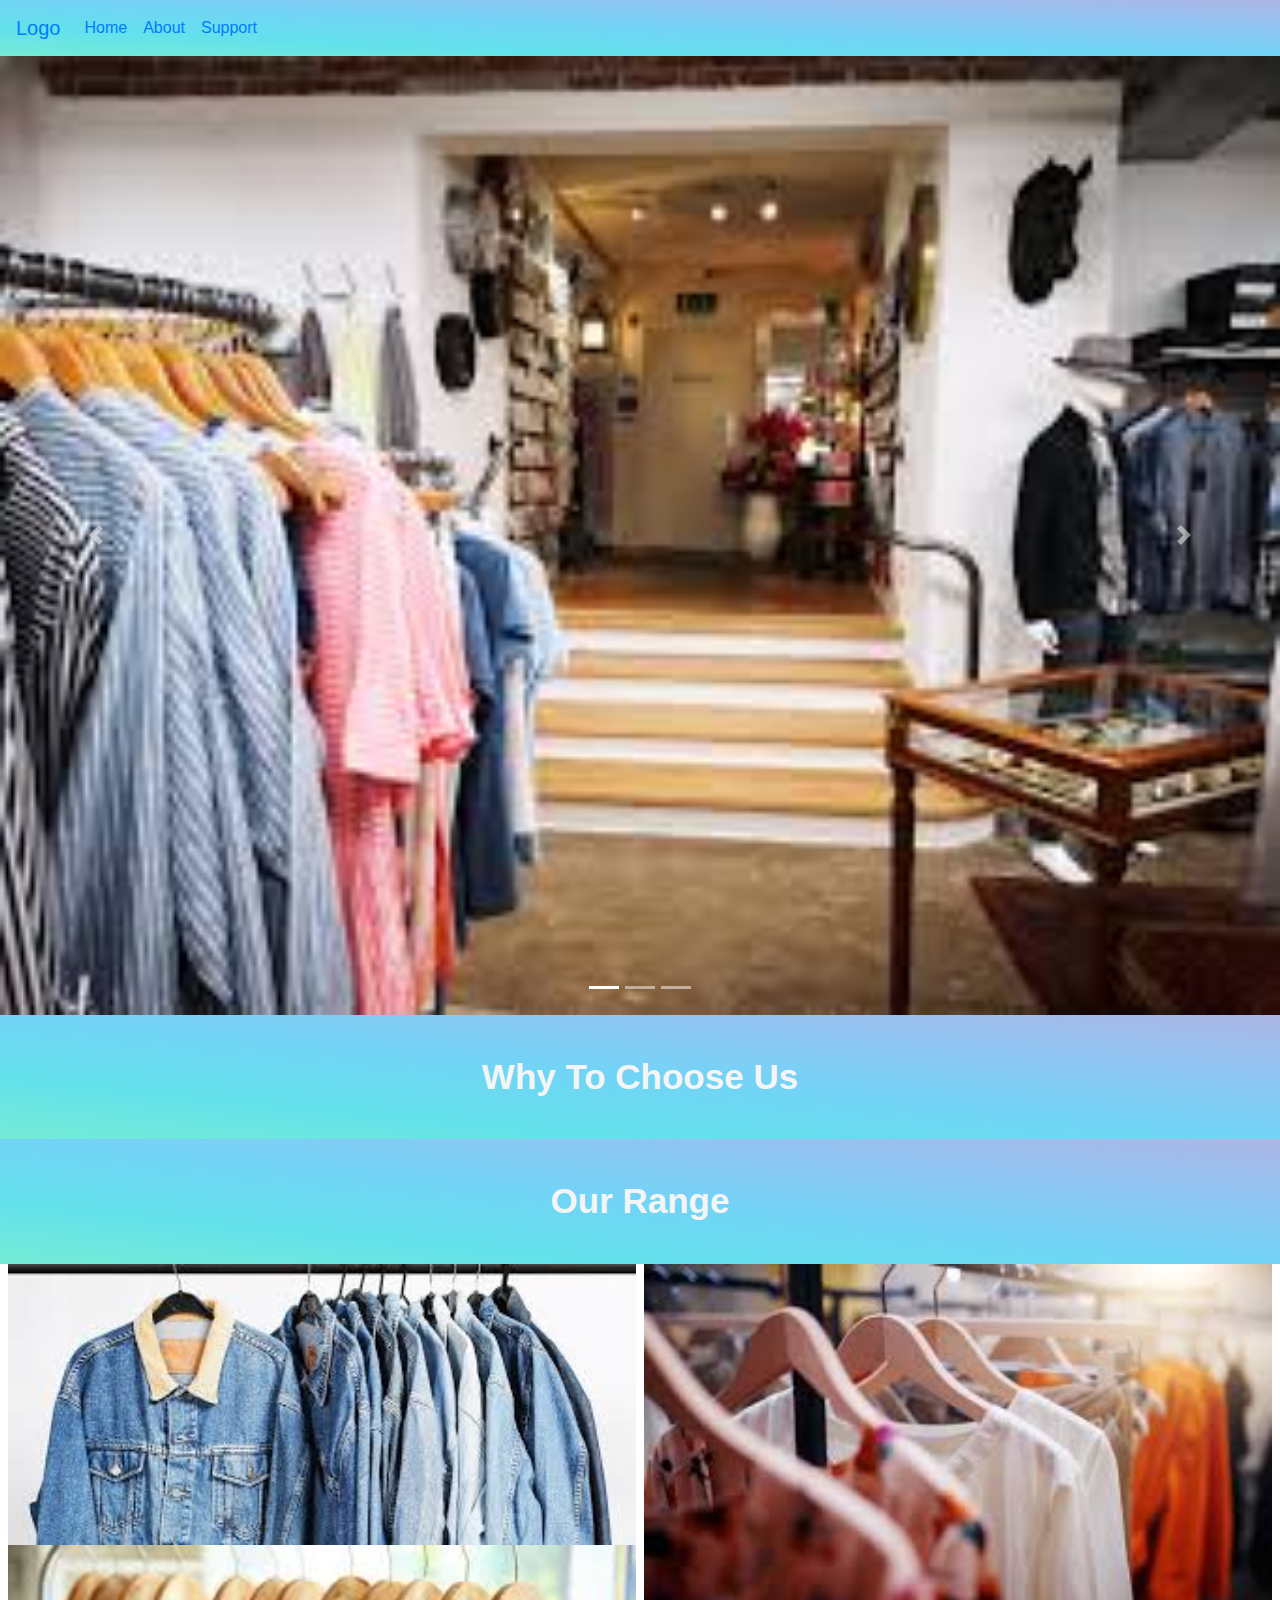
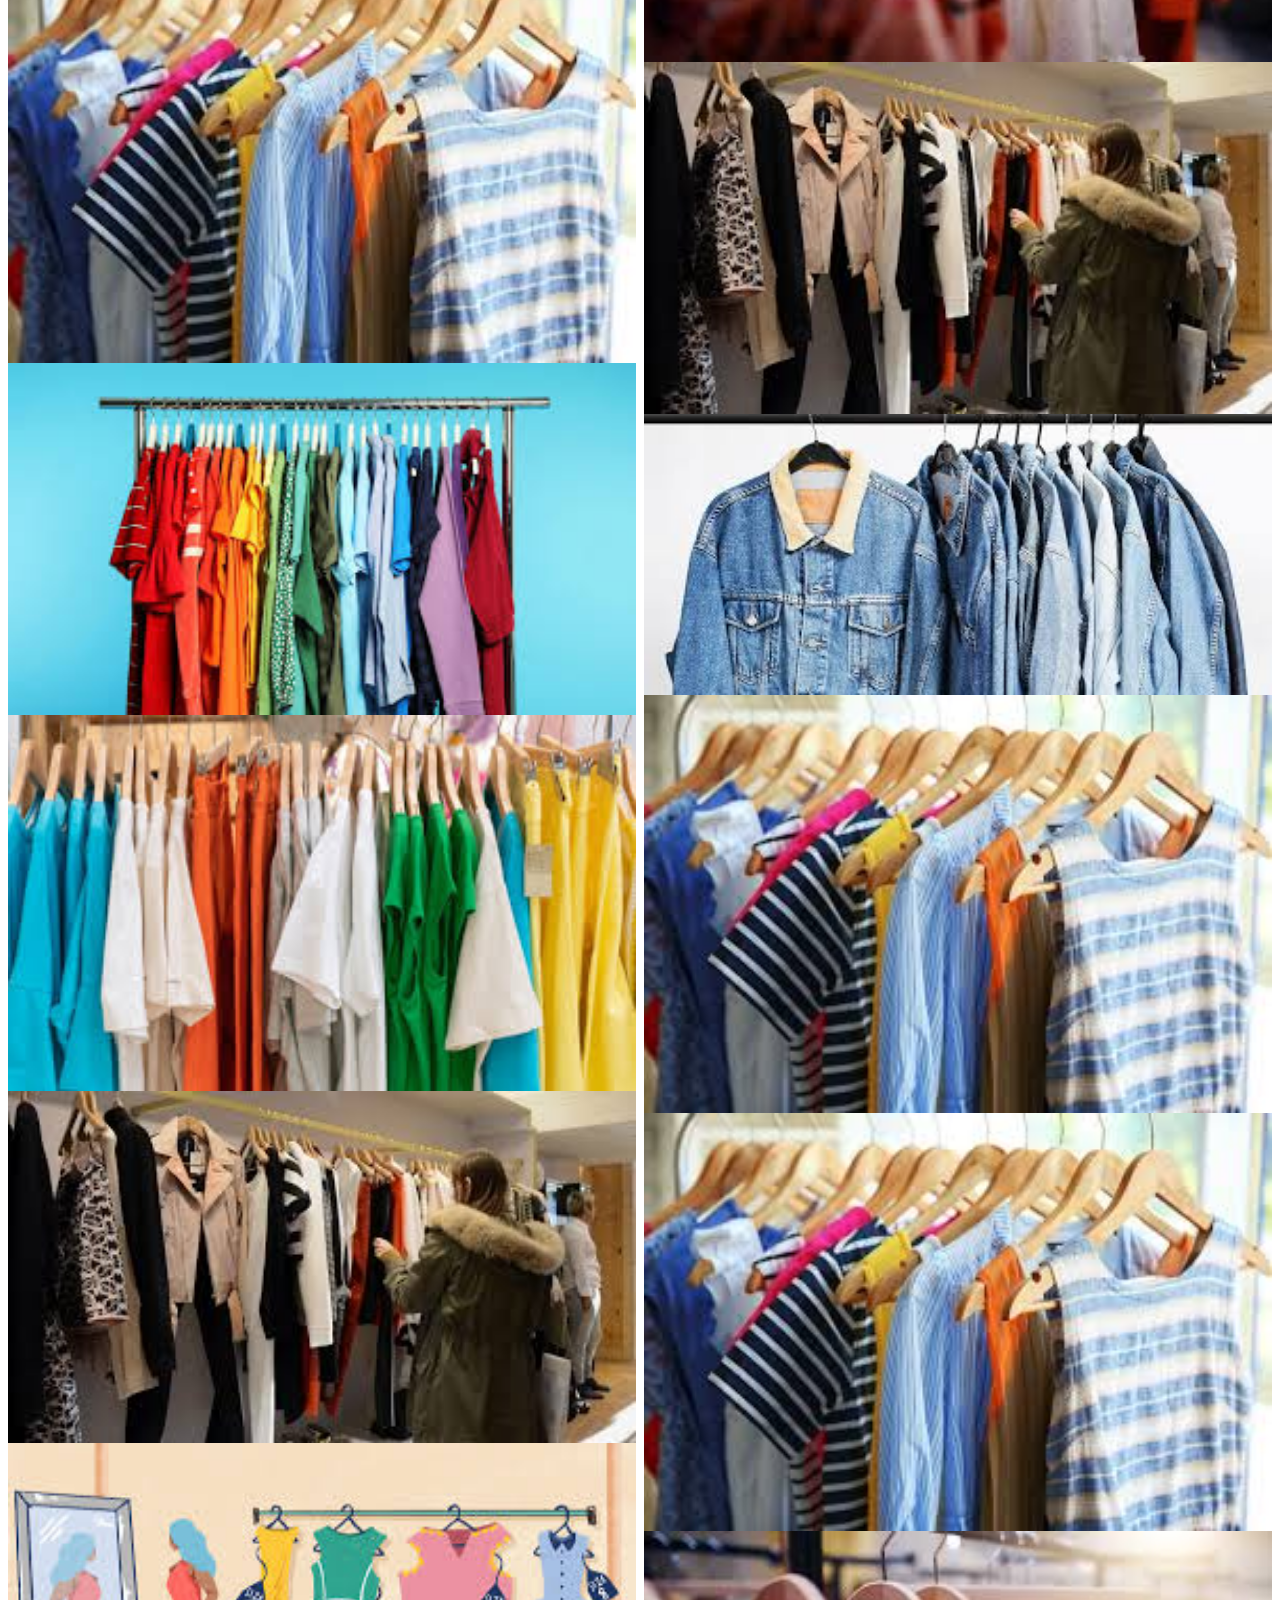
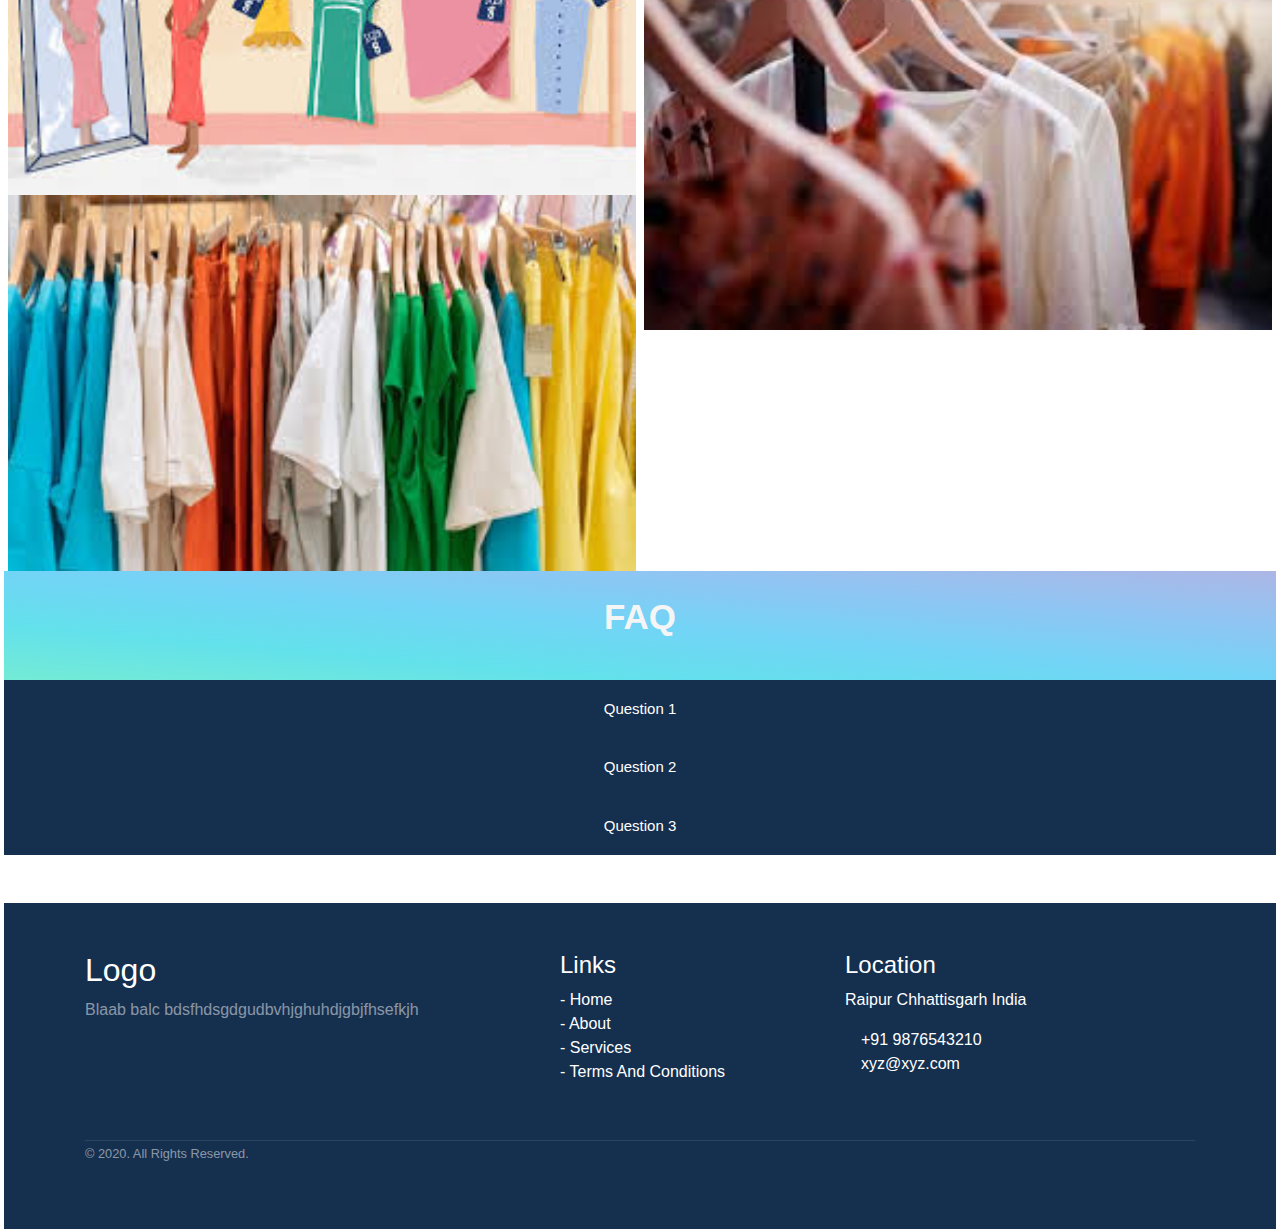
==== index.html @ d92ea451 "First" ====
<!DOCTYPE html>
<html>
<head>
    <meta charset='utf-8'>
    <meta http-equiv='X-UA-Compatible' content='IE=edge'>
    <title>XYZ</title>
    <meta name='viewport' content='width=device-width, initial-scale=1'>
    <link rel="stylesheet" href="css/bootstrap.min.css">
    <link rel="stylesheet" href="css/style.css">
</head>
<body>
    <nav class="navbar navbar-expand-lg   navdec">
        <button class="navbar-toggler" type="button" data-toggle="collapse" data-target="#navbarTogglerDemo01" aria-controls="navbarTogglerDemo01" aria-expanded="false" aria-label="Toggle navigation">
          <span class="navbar-toggler-icon"></span>
        </button>
        <div class="collapse navbar-collapse  " id="navbarTogglerDemo01">
          <a class="navbar-brand" href="#"> Logo</a>
          <ul class="navbar-nav mr-auto mt-2 mt-lg-0 navalign">
            <li class="nav-item active navalign">
              <a class="nav-link" href="#">Home <span class="sr-only">(current)</span></a>
            </li>
            <li class="nav-item">
              <a class="nav-link" href="#">About</a>
            </li>
            <li class="nav-item">
                <a class="nav-link" href="#">Support</a>
              </li>
            
          </ul>
          
        </div>
      </nav> 
      <!-- Navbar ends-->

      <!-- SLide Show-->

      <div id="carouselExampleIndicators" class="carousel slide" data-ride="carousel">
        <ol class="carousel-indicators">
          <li data-target="#carouselExampleIndicators" data-slide-to="0" class="active"></li>
          <li data-target="#carouselExampleIndicators" data-slide-to="1"></li>
          <li data-target="#carouselExampleIndicators" data-slide-to="2"></li>
        </ol>
        <div class="carousel-inner">
          <div class="carousel-item active">
            <img src="img/ss3.jpg" class="d-block w-100" alt="...">
          </div>
          <div class="carousel-item">
            <img src="img/ss2.webp" class="d-block w-100" alt="...">
          </div>
          <div class="carousel-item">
            <img src="img/ss3.jpg" class="d-block w-100" alt="...">
          </div>
        </div>
        <a class="carousel-control-prev" href="#carouselExampleIndicators" role="button" data-slide="prev">
          <span class="carousel-control-prev-icon" aria-hidden="true"></span>
          <span class="sr-only">Previous</span>
        </a>
        <a class="carousel-control-next" href="#carouselExampleIndicators" role="button" data-slide="next">
          <span class="carousel-control-next-icon" aria-hidden="true"></span>
          <span class="sr-only">Next</span>
        </a>
      </div>
      <div class=" faqdiv" ><p><center>Why To Choose Us</center>  </p></div>


      <div></div>
      <div class=" faqdiv" ><p><center>Our Range </center>  </p></div>
<!-- Image Grid-->
      <div class="irow"> 
        <div class="icolumn">
          <img class="iimg" src="img/ig1.jfif" style="width:100%">
          <img class="iimg" src="img/ig2.jfif" style="width:100%">
          <img  class="iimg" src="img/ig3.jfif" style="width:100%">
          <img  class="iimg"src="img/ig4.jfif" style="width:100%">
          <img  class="iimg" src="img/ig5.jfif" style="width:100%">
          <img  class="iimg" src="img/ig6.jfif" style="width:100%">
          <img  class="iimg" src ="img/ig4.jfif" style="width:100%">
        </div>
        <div class="icolumn">
          <img src="img/ig7.jfif" style="width:100%">
          <img src="img/ig5.jfif" style="width:100%">
          <img src="/img/ig1.jfif" style="width:100%">
          <img src="img/ig2.jfif" style="width:100%">
          <img src="img/ig2.jfif" style="width:100%">
          <img src="img/ig7.jfif" style="width:100%">
        </div>  
    
      <!-- FOr FAQ-->
      
<div class=" faqdiv" ><p>FAQ  </p></div>
      <button type="button" class="faq">Question 1</button>
<div class="faqcontent">
  <p>Lorem ipsum dolor sit amet, consectetur adipisicing elit, sed do eiusmod tempor incididunt ut labore et dolore magna aliqua. Ut enim ad minim veniam, quis nostrud exercitation ullamco laboris nisi ut aliquip ex ea commodo consequat.</p>
</div>
<button type="button" class="faq">Question 2</button>
<div class="faqcontent">
  <p>Lorem ipsum dolor sit amet, consectetur adipisicing elit, sed do eiusmod tempor incididunt ut labore et dolore magna aliqua. Ut enim ad minim veniam, quis nostrud exercitation ullamco laboris nisi ut aliquip ex ea commodo consequat.</p>
</div>
<button type="button" class="faq">Question 3</button>
<div class="faqcontent">
  <p>Lorem ipsum dolor sit amet, consectetur adipisicing elit, sed do eiusmod tempor incididunt ut labore et dolore magna aliqua. Ut enim ad minim veniam, quis nostrud exercitation ullamco laboris nisi ut aliquip ex ea commodo consequat.</p>
</div>
   



<div class="mt-5 pt-5 pb-5 footer">
  <div class="container">
    <div class="row">
      <div class="col-lg-5 col-xs-12 about-company">
        <h2>Logo</h2>
        <p class="pr-5 text-white-50">Blaab balc bdsfhdsgdgudbvhjghuhdjgbjfhsefkjh </p>
        <p><a href="#"><i class="fa fa-facebook-square mr-1"></i></a><a href="#"><i class="fa fa-linkedin-square"></i></a></p>
      </div>
      <div class="col-lg-3 col-xs-12 links">
        <h4 class="mt-lg-0 mt-sm-3">Links</h4>
          <ul class="m-0 p-0">
            <li>- <a href="#">Home </a></li>
            <li>- <a href="#">About</a></li>
            <li>- <a href="#">Services</a></li>
            <li>- <a href="tnc.html">Terms And Conditions </a></li>
          </ul>
      </div>
      <div class="col-lg-4 col-xs-12 location">
        <h4 class="mt-lg-0 mt-sm-4">Location</h4>
        <p>Raipur Chhattisgarh India</p>
        <p class="mb-0"><i class="fa fa-phone mr-3"></i>+91 9876543210</p>
        <p><i class="fa fa-envelope-o mr-3"></i>xyz@xyz.com</p>
      </div>
    </div>
    <div class="row mt-5">
      <div class="col copyright">
        <p class=""><small class="text-white-50">© 2020. All Rights Reserved.</small></p>
      </div>
    </div>
  </div>
  </div>
</body>


<script src="js/bootstrap.min.js"></script>
<script src="js/main.js"></script>
</html>
---- css/style.css ----
.navdec{

  background-image: linear-gradient(to right top, #74ebd5, #63e1eb, #72d4f6, #90c5f3, #acb6e5);
  color: white;
}
.navdec:a{
  color: white;
}
/*Why */
.why{
  
}
/* For Image Grid*/
.irow {
    display: -ms-flexbox; /* IE10 */
    display: flex;
    -ms-flex-wrap: wrap; /* IE10 */
    flex-wrap: wrap;
    padding: 0 4px;
  }
  

  .icolumn {
    -ms-flex: 50%; /* IE10 */
    flex: 50%;
    max-width: 50%;
    padding: 0 4px;
  }
  
  .icolumn iimg {
    margin-top: 8px;
    vertical-align: middle;
    width: 100%;
  }
  

  @media screen and (max-width: 800px) {
    .icolumn {
      -ms-flex: 50%;
      flex: 50%;
      max-width: 50%;
    }
  }

  @media screen and (max-width: 600px) {
    .icolumn {
      -ms-flex: 100%;
      flex: 100%;
      max-width: 100%;
    }
  }

  /* FOr Faq */
  .faq {
  background-color: #152F4F;
  color:WHITE;
  cursor: pointer;
  padding: 18px;
  width: 100%;
  border: none;
  text-align: center;
  outline: none;
  font-size: 15px;
}

 .faq:hover {
  background-image: linear-gradient(to right top, #74ebd5, #63e1eb, #72d4f6, #90c5f3, #acb6e5);
  color:#152F4F;
  border: white;
  border-radius: 4px;
}

.faqcontent {
  padding: 0 18px;
  display: none;
  overflow: hidden;
  color: white;
  background-color: #152F4F;;
}

.faqdiv{
  width: 100%;
  padding: 20px;
  background-image: linear-gradient(to right top, #74ebd5, #63e1eb, #72d4f6, #90c5f3, #acb6e5);
  text-align: center;
  font-size: 35px;
  font-weight: bolder;
  color: whitesmoke;
}


.footer{
  background: #152F4F;
  color:white;
  width: 100%;
  
  .links{
    ul {list-style-type: none;}
    li a{
      color: white;
      transition: color .2s;
      &:hover{
        text-decoration:none;
        color:#4180CB;
        }
    }
  }  
  .about-company{
    i{font-size: 25px;}
    a{
      color:white;
      transition: color .2s;
      &:hover{color:#4180CB}
    }
  } 
  .location{
    .i{font-size: 18px;}
  }
  .copyright p{border-top:1px solid rgba(255,255,255,.1);} 
}

.tnc{
  color: aqua;

}
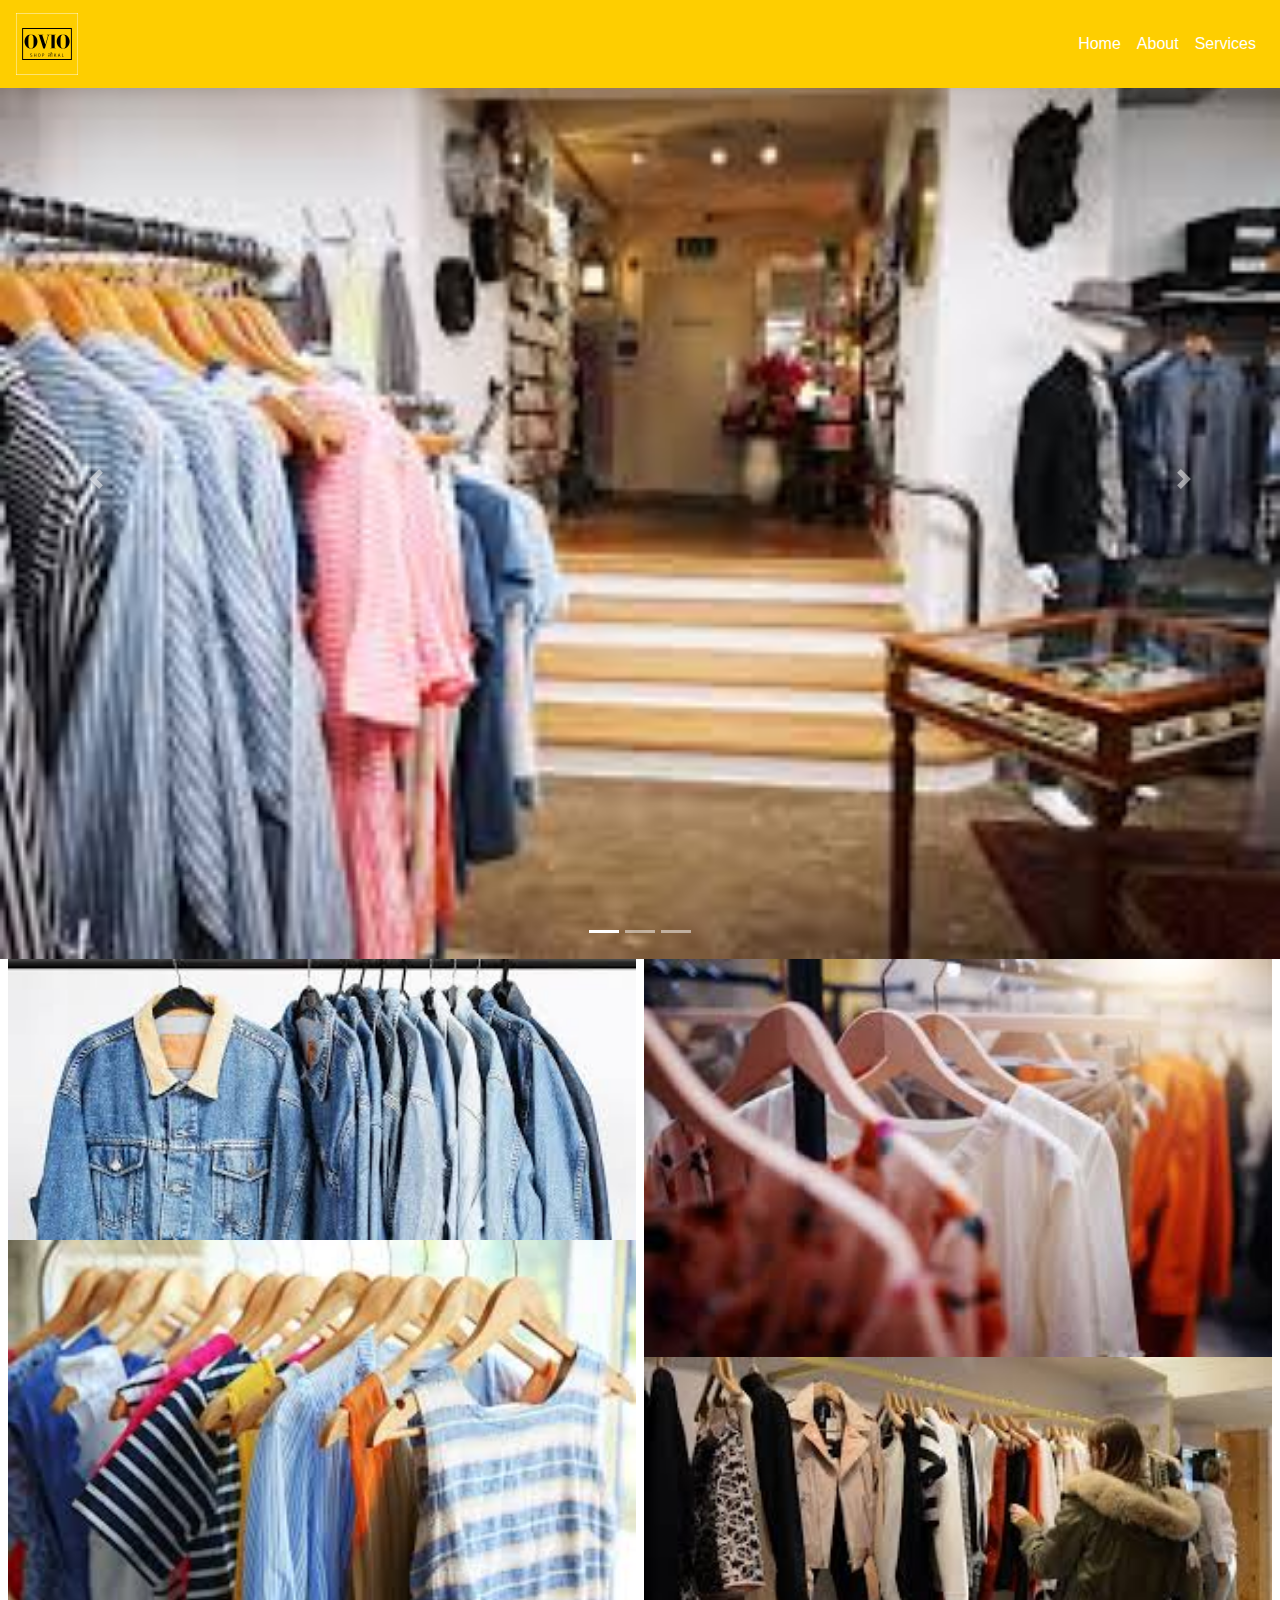
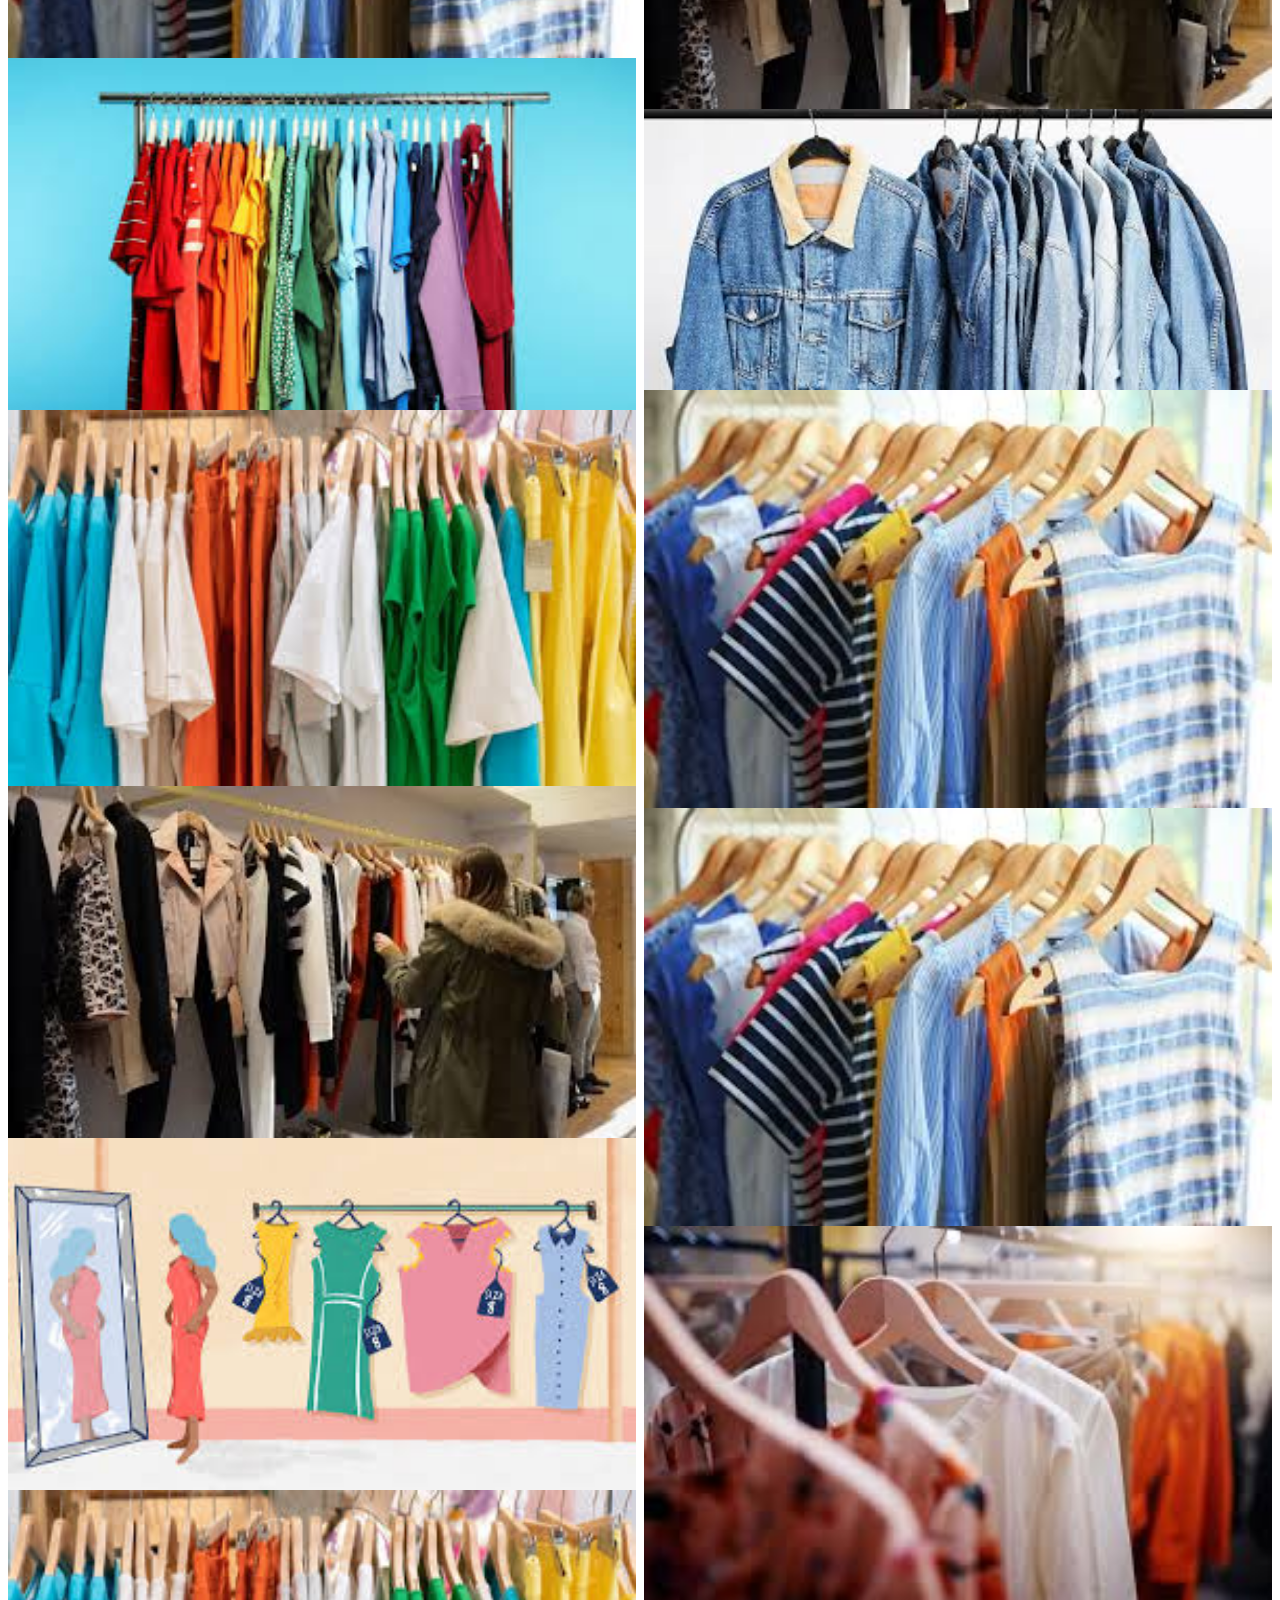
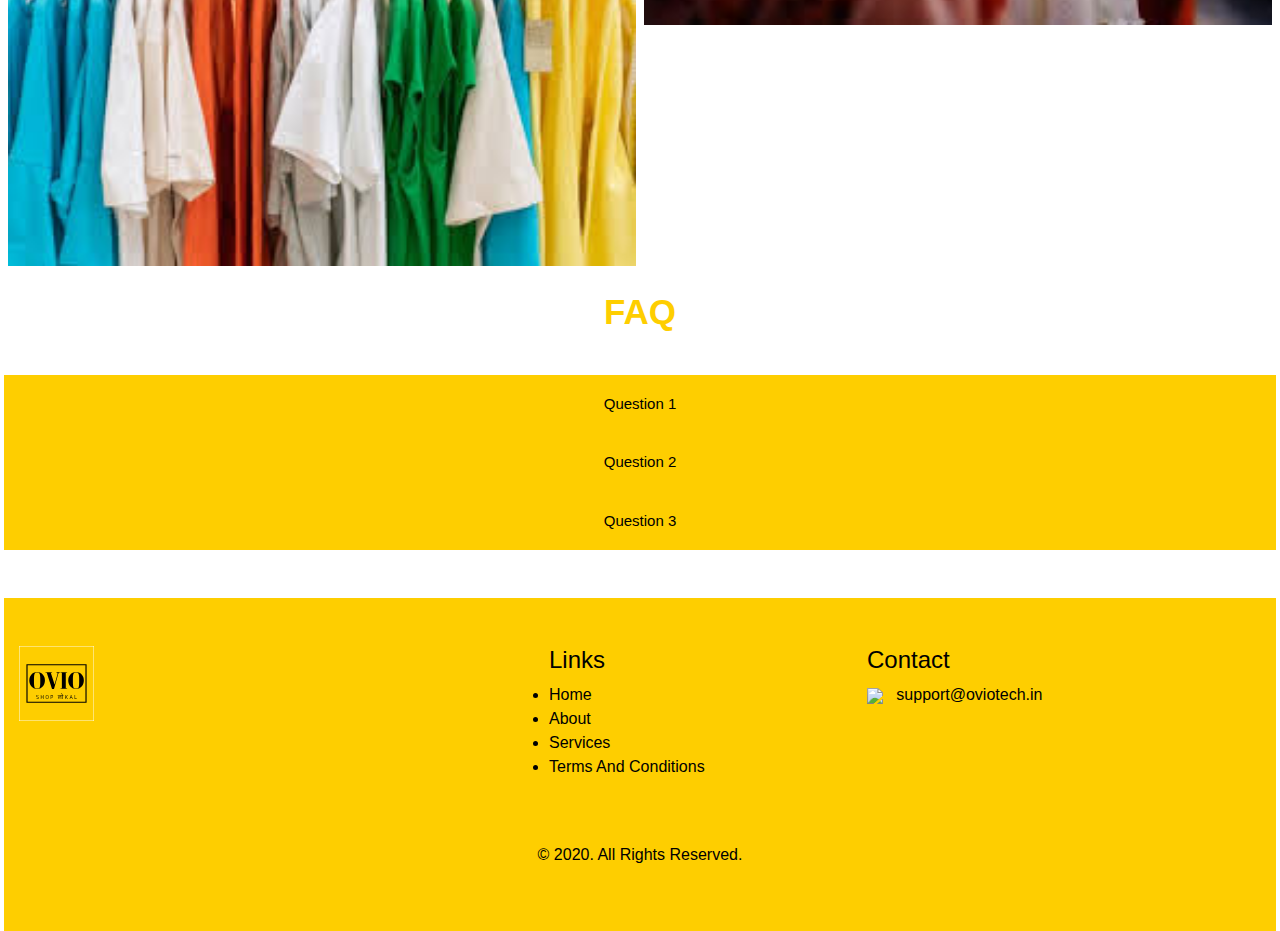
==== commit 7e94f523: "logo added" ====
--- a/index.html
+++ b/index.html
@@ -8,29 +8,27 @@
     <link rel="stylesheet" href="css/bootstrap.min.css">
     <link rel="stylesheet" href="css/style.css">
 </head>
+<!-- color code for yellow => fece00   -->
 <body>
-    <nav class="navbar navbar-expand-lg   navdec">
-        <button class="navbar-toggler" type="button" data-toggle="collapse" data-target="#navbarTogglerDemo01" aria-controls="navbarTogglerDemo01" aria-expanded="false" aria-label="Toggle navigation">
-          <span class="navbar-toggler-icon"></span>
-        </button>
-        <div class="collapse navbar-collapse  " id="navbarTogglerDemo01">
-          <a class="navbar-brand" href="#"> Logo</a>
-          <ul class="navbar-nav mr-auto mt-2 mt-lg-0 navalign">
-            <li class="nav-item active navalign">
-              <a class="nav-link" href="#">Home <span class="sr-only">(current)</span></a>
-            </li>
-            <li class="nav-item">
-              <a class="nav-link" href="#">About</a>
-            </li>
-            <li class="nav-item">
-                <a class="nav-link" href="#">Support</a>
-              </li>
-            
-          </ul>
-          
-        </div>
-      </nav> 
-      <!-- Navbar ends-->
+  <nav class="navbar fixed-top navbar-expand-lg navdec ">
+    <a class="navbar-brand" href="#"> <img src="img/logo.svg " width="6%">  </a>
+    <button class="navbar-toggler" type="button" data-toggle="collapse" data-target="#navbarNav" aria-controls="navbarNav" aria-expanded="false" aria-label="Toggle navigation">
+      <span class="navbar-toggler-icon"></span>
+    </button>
+    <div class="collapse navbar-collapse navdec " id="navbarNav">
+      <ul class="navbar-nav">
+        <li class="nav-item active">
+          <a class="nav-link" href="#">Home <span class="sr-only">(current)</span></a>
+        </li>
+        <li class="nav-item">
+          <a class="nav-link" href="#">About</a>
+        </li>
+        <li class="nav-item">
+          <a class="nav-link" href="#">Services</a>
+        </li>
+      </ul>
+    </div>
+  </nav>      <!-- Navbar ends-->
 
       <!-- SLide Show-->
 
@@ -60,11 +58,7 @@
           <span class="sr-only">Next</span>
         </a>
       </div>
-      <div class=" faqdiv" ><p><center>Why To Choose Us</center>  </p></div>
-
-
-      <div></div>
-      <div class=" faqdiv" ><p><center>Our Range </center>  </p></div>
+      
 <!-- Image Grid-->
       <div class="irow"> 
         <div class="icolumn">
@@ -105,32 +99,30 @@
 
 
 <div class="mt-5 pt-5 pb-5 footer">
-  <div class="container">
+  <div class="container-fluid">
     <div class="row">
-      <div class="col-lg-5 col-xs-12 about-company">
-        <h2>Logo</h2>
-        <p class="pr-5 text-white-50">Blaab balc bdsfhdsgdgudbvhjghuhdjgbjfhsefkjh </p>
+      <div class="col-lg-5 col-xs-12 ">
+        <a  href="#"> <img src="img/logo.svg " width="15%">  </a>
+        <p class="pr-5 "> </p>
         <p><a href="#"><i class="fa fa-facebook-square mr-1"></i></a><a href="#"><i class="fa fa-linkedin-square"></i></a></p>
       </div>
-      <div class="col-lg-3 col-xs-12 links">
+      <div class="col-lg-3 col-xs-12 footer">
         <h4 class="mt-lg-0 mt-sm-3">Links</h4>
           <ul class="m-0 p-0">
-            <li>- <a href="#">Home </a></li>
-            <li>- <a href="#">About</a></li>
-            <li>- <a href="#">Services</a></li>
-            <li>- <a href="tnc.html">Terms And Conditions </a></li>
+            <li> <a class="footer" href="#">Home </a></li>
+            <li> <a class="footer" href="#">About</a></li>
+            <li> <a class="footer" href="#">Services</a></li>
+            <li> <a class="footer"  href="tnc.html">Terms And Conditions </a></li>
           </ul>
       </div>
-      <div class="col-lg-4 col-xs-12 location">
-        <h4 class="mt-lg-0 mt-sm-4">Location</h4>
-        <p>Raipur Chhattisgarh India</p>
-        <p class="mb-0"><i class="fa fa-phone mr-3"></i>+91 9876543210</p>
-        <p><i class="fa fa-envelope-o mr-3"></i>xyz@xyz.com</p>
+      <div class="col-lg-4 col-xs-12 ">
+        <h4 class="mt-lg-0 mt-sm-4">Contact</h4>
+        <a href="#"   class="footer"><p><img src="https://img.icons8.com/ios/50/000000/important-mail.png" width="25px"> &nbsp; support@oviotech.in</p></a>
       </div>
     </div>
     <div class="row mt-5">
-      <div class="col copyright">
-        <p class=""><small class="text-white-50">© 2020. All Rights Reserved.</small></p>
+      <div class="col footer">
+        <p class=""><center>© 2020. All Rights Reserved.</p></center>
       </div>
     </div>
   </div>
--- a/css/style.css
+++ b/css/style.css
@@ -1,10 +1,14 @@
 .navdec{
+background-color: #fece00;
+  color: #fece00;
+}
+.navdec a{
+  color: white;
+  font-size: 15x;
+  font-weight: 500;
+}
+.navdec ul{
 
-  background-image: linear-gradient(to right top, #74ebd5, #63e1eb, #72d4f6, #90c5f3, #acb6e5);
-  color: white;
-}
-.navdec:a{
-  color: white;
 }
 /*Why */
 .why{
@@ -52,8 +56,8 @@
 
   /* FOr Faq */
   .faq {
-  background-color: #152F4F;
-  color:WHITE;
+  background-color: #fece00;
+  color: black;
   cursor: pointer;
   padding: 18px;
   width: 100%;
@@ -64,61 +68,44 @@
 }
 
  .faq:hover {
-  background-image: linear-gradient(to right top, #74ebd5, #63e1eb, #72d4f6, #90c5f3, #acb6e5);
-  color:#152F4F;
-  border: white;
-  border-radius: 4px;
+  
+ border: none;
 }
 
 .faqcontent {
   padding: 0 18px;
   display: none;
   overflow: hidden;
-  color: white;
-  background-color: #152F4F;;
+  color: black ;
+  
 }
 
 .faqdiv{
   width: 100%;
   padding: 20px;
-  background-image: linear-gradient(to right top, #74ebd5, #63e1eb, #72d4f6, #90c5f3, #acb6e5);
+ background-color: white;
   text-align: center;
   font-size: 35px;
   font-weight: bolder;
-  color: whitesmoke;
+  color: #fece00;
 }
 
 
 .footer{
-  background: #152F4F;
-  color:white;
+  background: #fece00;
+  color:black;
   width: 100%;
   
-  .links{
-    ul {list-style-type: none;}
-    li a{
-      color: white;
-      transition: color .2s;
-      &:hover{
-        text-decoration:none;
-        color:#4180CB;
-        }
-    }
-  }  
-  .about-company{
-    i{font-size: 25px;}
-    a{
-      color:white;
-      transition: color .2s;
-      &:hover{color:#4180CB}
-    }
-  } 
-  .location{
-    .i{font-size: 18px;}
-  }
-  .copyright p{border-top:1px solid rgba(255,255,255,.1);} 
 }
-
+footer a{
+  color: black;
+}
+footer a:hover{
+  color: black;
+}
+.footer li {
+color: black;
+}
 .tnc{
   color: aqua;
 
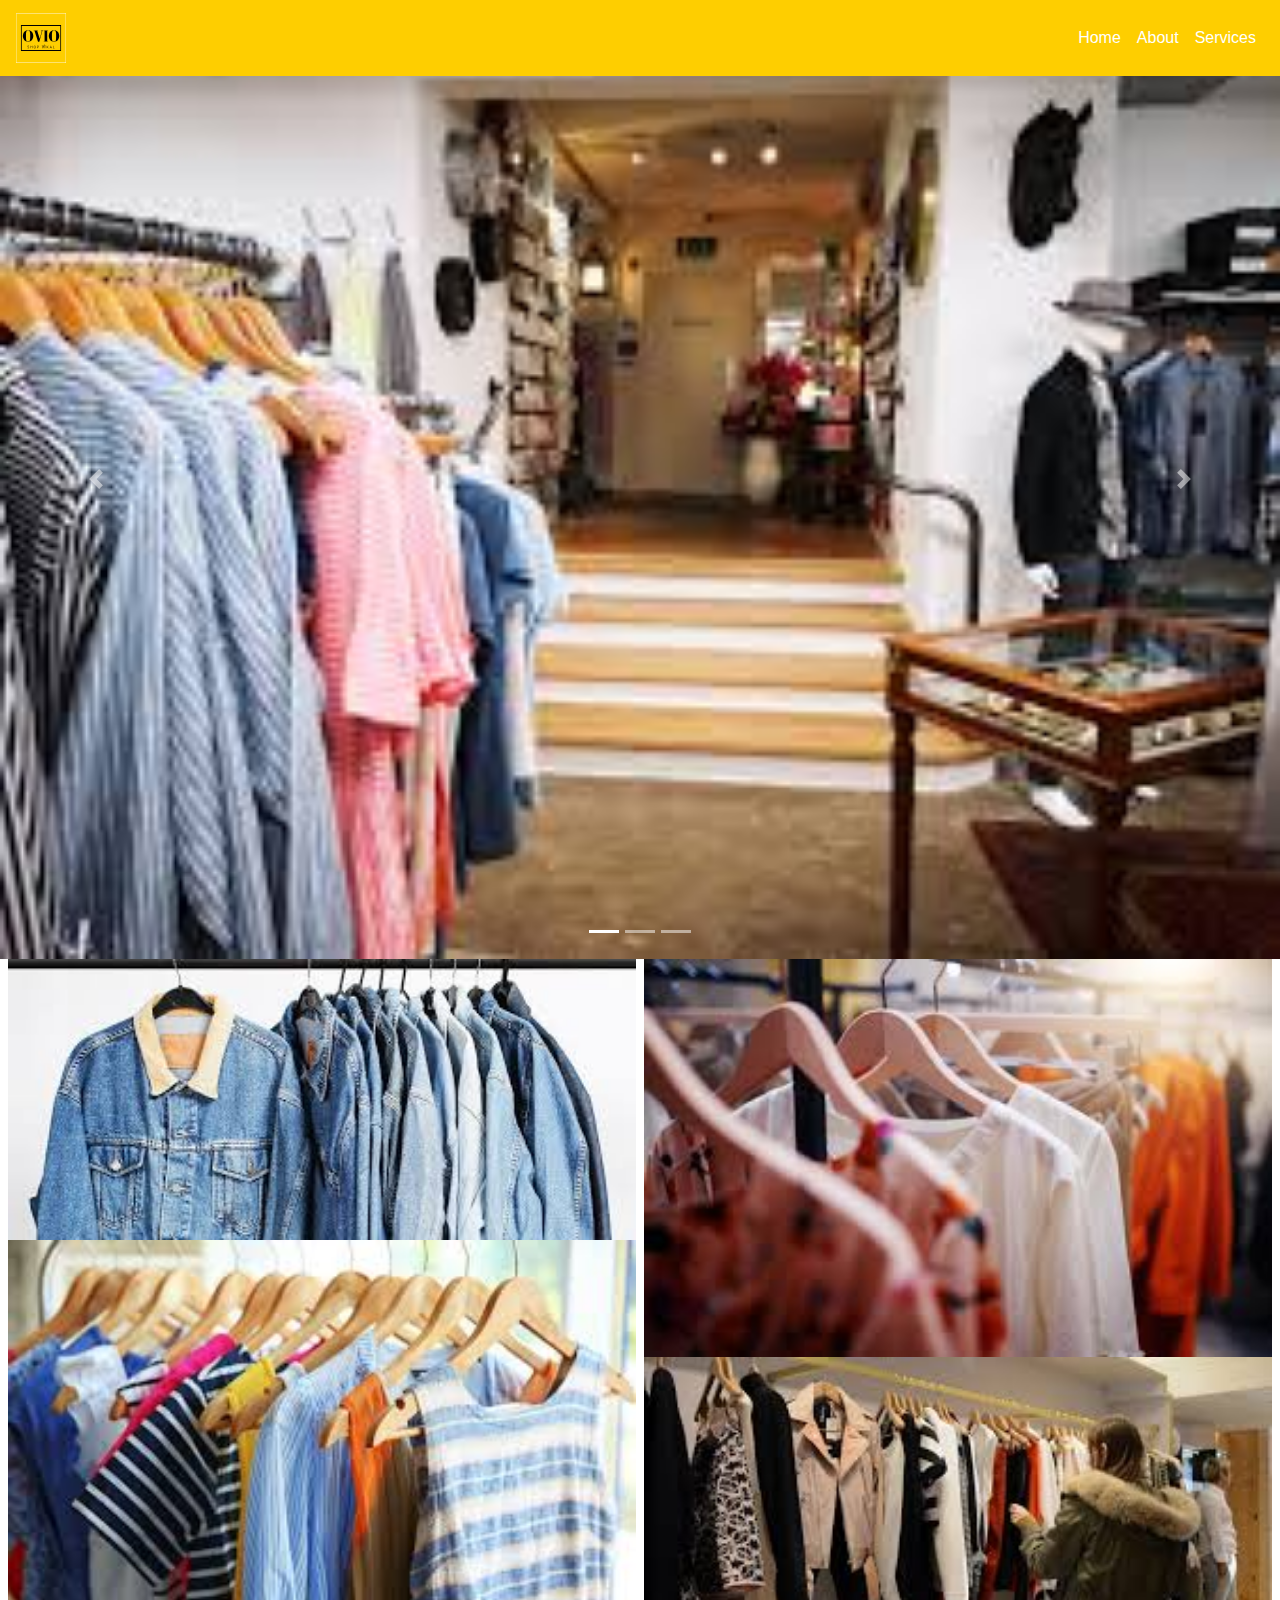
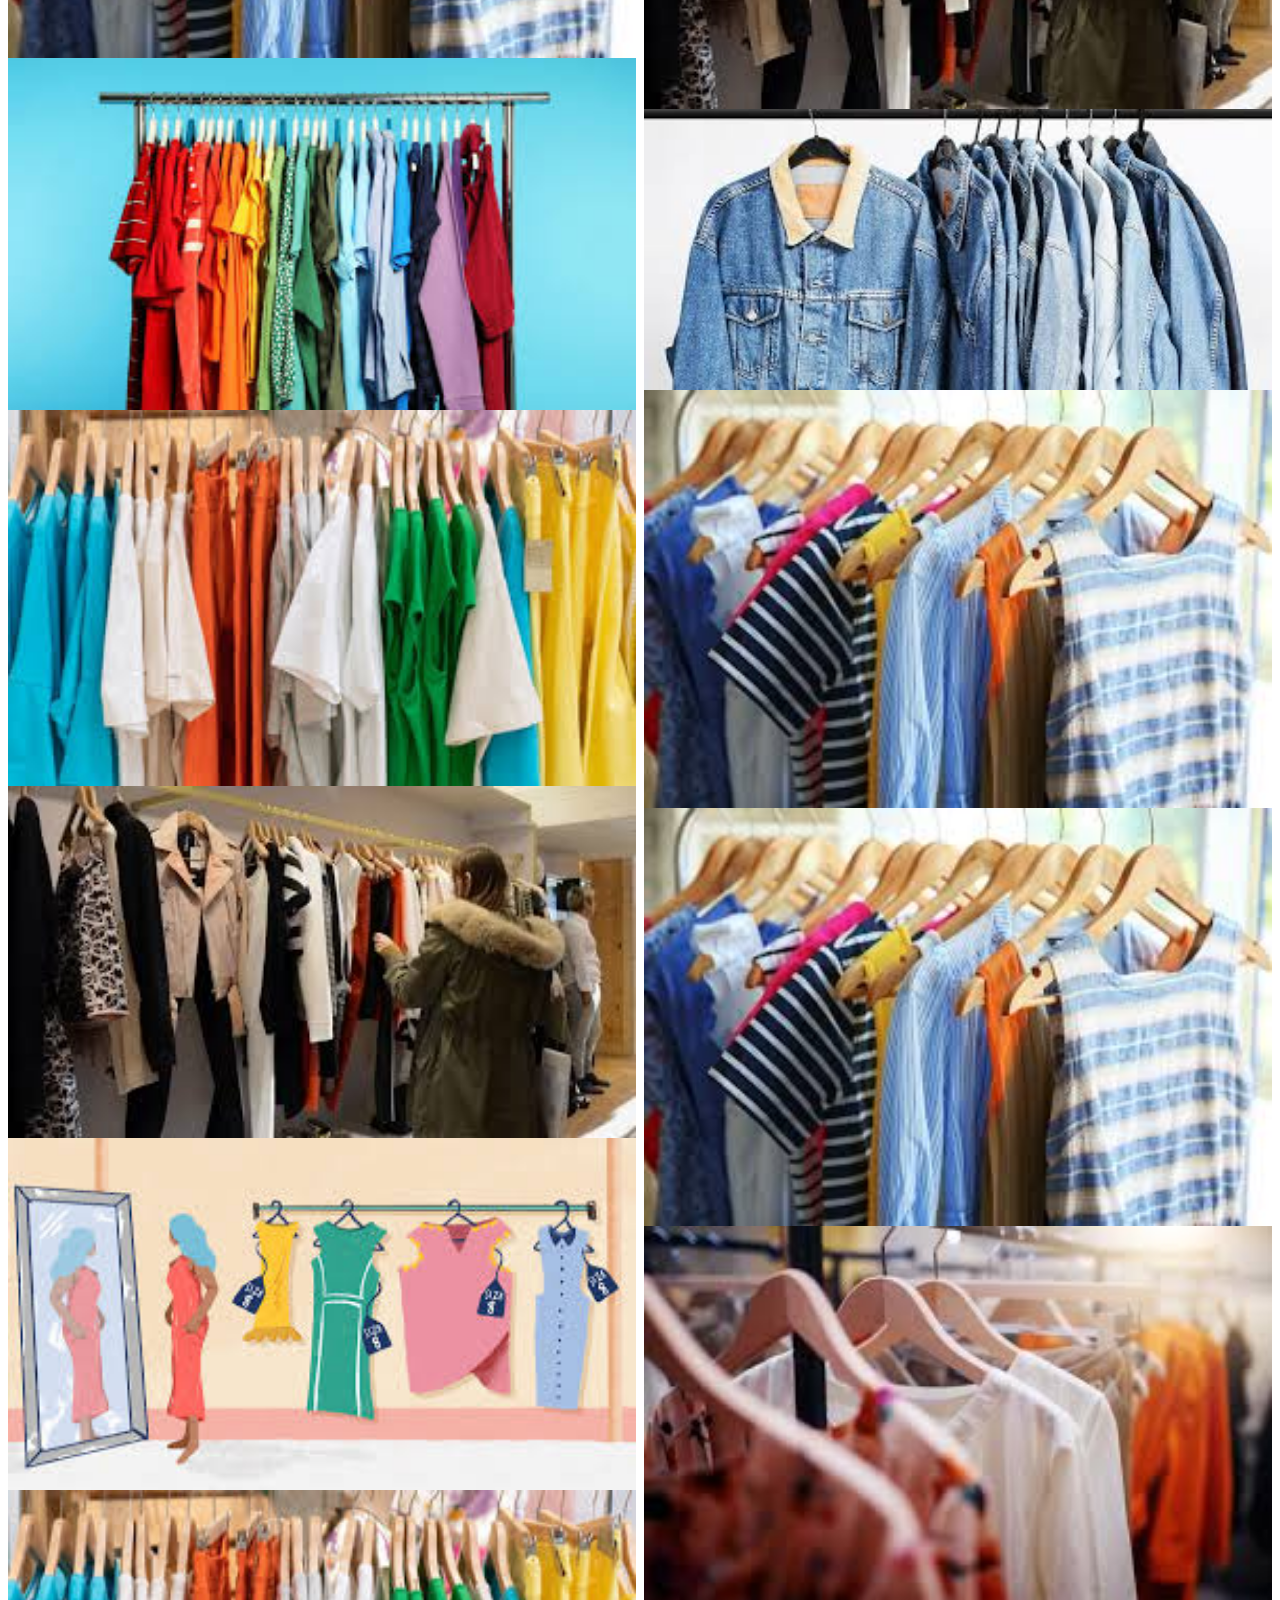
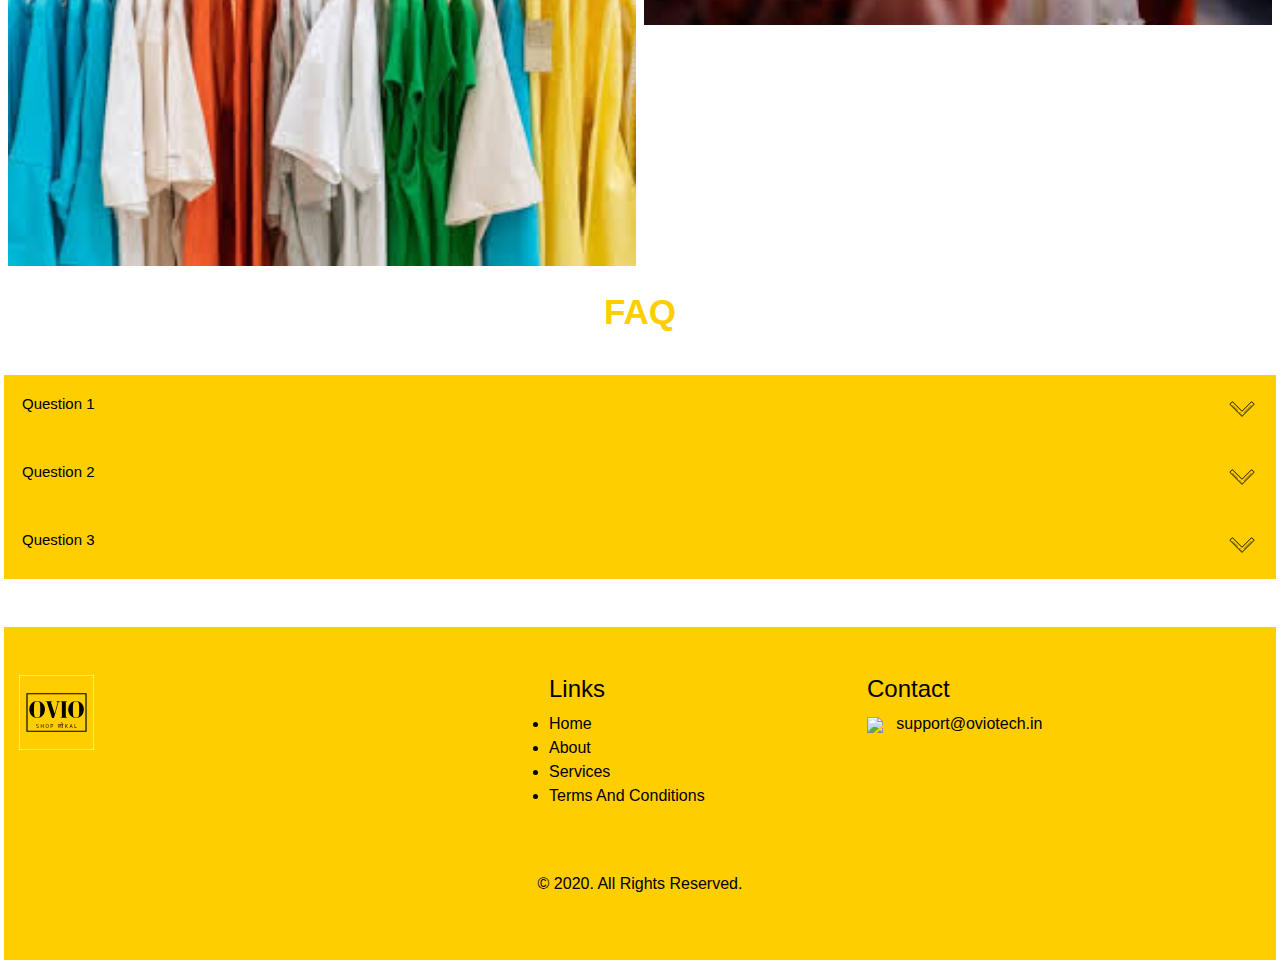
==== commit aca2e0f8: "<updated>" ====
--- a/index.html
+++ b/index.html
@@ -10,13 +10,14 @@
 </head>
 <!-- color code for yellow => fece00   -->
 <body>
-  <nav class="navbar fixed-top navbar-expand-lg navdec ">
-    <a class="navbar-brand" href="#"> <img src="img/logo.svg " width="6%">  </a>
-    <button class="navbar-toggler" type="button" data-toggle="collapse" data-target="#navbarNav" aria-controls="navbarNav" aria-expanded="false" aria-label="Toggle navigation">
-      <span class="navbar-toggler-icon"></span>
+  <nav class="navbar fixed-top navbar-expand-lg navdec " id="navshadow">
+    <a class="navbar-brand" href="#"> <img src="img/logo.svg " width="50px">  </a>
+    <button class="navbar-toggler navtog " type="button" data-toggle="collapse" data-target="#navbarTogglerDemo01" aria-controls="navbarTogglerDemo01" aria-expanded="false" aria-label="Toggle navigation">
+      <span class="navbar-toggler-icon "><img src="https://img.icons8.com/ios-filled/30/000000/menu.png"/></span>
     </button>
-    <div class="collapse navbar-collapse navdec " id="navbarNav">
-      <ul class="navbar-nav">
+    <div class="collapse navbar-collapse" id="navbarTogglerDemo01">
+      
+      <ul class="navbar-nav ml-auto">
         <li class="nav-item active">
           <a class="nav-link" href="#">Home <span class="sr-only">(current)</span></a>
         </li>
@@ -82,15 +83,15 @@
       <!-- FOr FAQ-->
       
 <div class=" faqdiv" ><p>FAQ  </p></div>
-      <button type="button" class="faq">Question 1</button>
+      <button type="button" class="faq">Question 1 <img class="faqicon" src ="img/expand.png" > </button> 
 <div class="faqcontent">
   <p>Lorem ipsum dolor sit amet, consectetur adipisicing elit, sed do eiusmod tempor incididunt ut labore et dolore magna aliqua. Ut enim ad minim veniam, quis nostrud exercitation ullamco laboris nisi ut aliquip ex ea commodo consequat.</p>
 </div>
-<button type="button" class="faq">Question 2</button>
+<button type="button" class="faq">Question 2  <img class="faqicon" src ="img/expand.png" > </button>
 <div class="faqcontent">
   <p>Lorem ipsum dolor sit amet, consectetur adipisicing elit, sed do eiusmod tempor incididunt ut labore et dolore magna aliqua. Ut enim ad minim veniam, quis nostrud exercitation ullamco laboris nisi ut aliquip ex ea commodo consequat.</p>
 </div>
-<button type="button" class="faq">Question 3</button>
+<button type="button" class="faq">Question 3  <img class="faqicon" src ="img/expand.png" ></button>
 <div class="faqcontent">
   <p>Lorem ipsum dolor sit amet, consectetur adipisicing elit, sed do eiusmod tempor incididunt ut labore et dolore magna aliqua. Ut enim ad minim veniam, quis nostrud exercitation ullamco laboris nisi ut aliquip ex ea commodo consequat.</p>
 </div>
@@ -129,6 +130,9 @@
   </div>
 </body>
 
+<script src="https://code.jquery.com/jquery-3.3.1.slim.min.js" integrity="sha384-q8i/X+965DzO0rT7abK41JStQIAqVgRVzpbzo5smXKp4YfRvH+8abtTE1Pi6jizo" crossorigin="anonymous"></script>
+    <script src="https://cdnjs.cloudflare.com/ajax/libs/popper.js/1.14.7/umd/popper.min.js" integrity="sha384-UO2eT0CpHqdSJQ6hJty5KVphtPhzWj9WO1clHTMGa3JDZwrnQq4sF86dIHNDz0W1" crossorigin="anonymous"></script>
+    <script src="https://stackpath.bootstrapcdn.com/bootstrap/4.3.1/js/bootstrap.min.js" integrity="sha384-JjSmVgyd0p3pXB1rRibZUAYoIIy6OrQ6VrjIEaFf/nJGzIxFDsf4x0xIM+B07jRM" crossorigin="anonymous"></script>
 
 <script src="js/bootstrap.min.js"></script>
 <script src="js/main.js"></script>
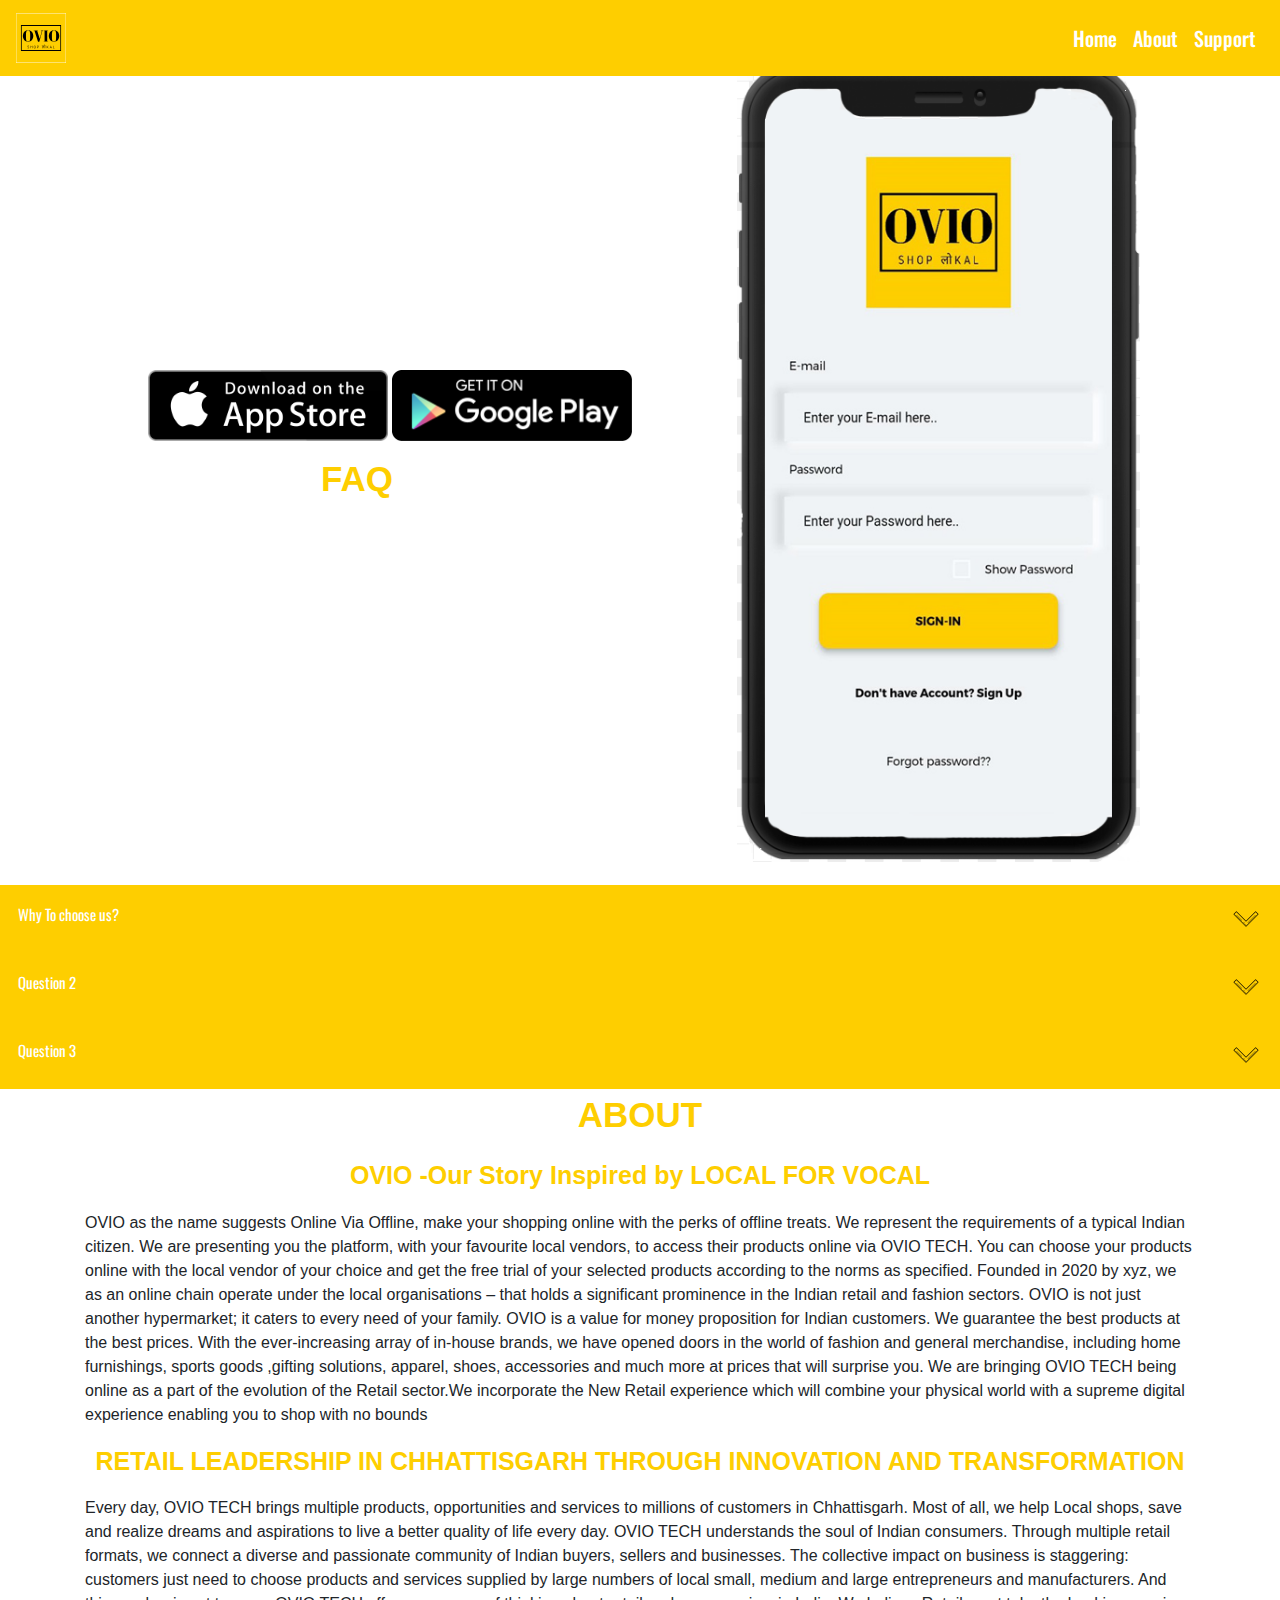
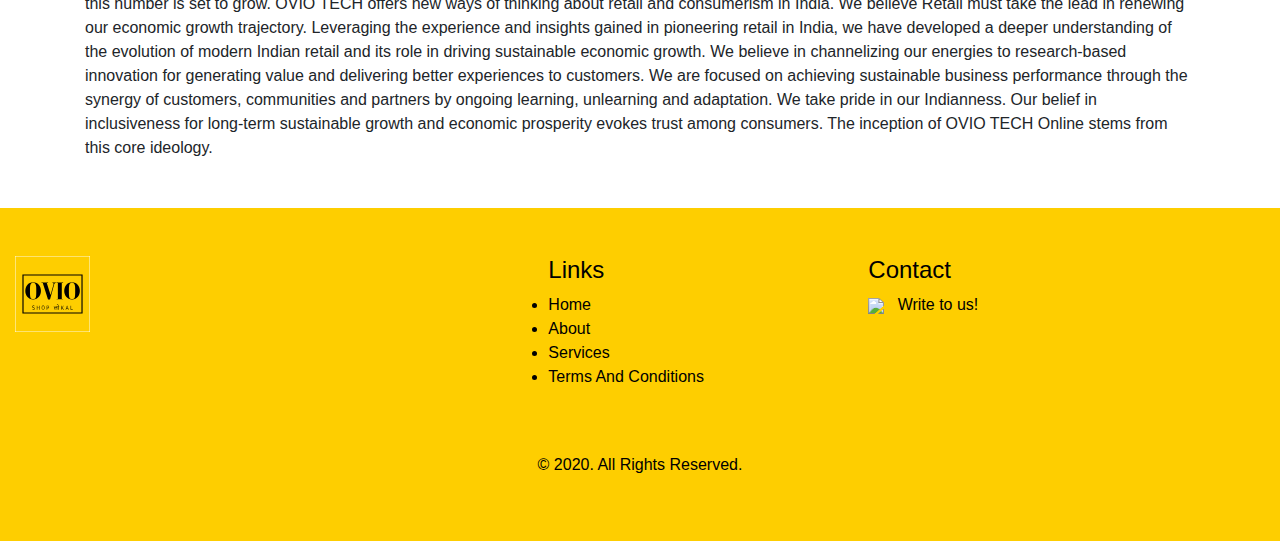
==== commit fcc40669: "<ovio>" ====
--- a/index.html
+++ b/index.html
@@ -1,139 +1,167 @@
 <!DOCTYPE html>
 <html>
+
 <head>
-    <meta charset='utf-8'>
-    <meta http-equiv='X-UA-Compatible' content='IE=edge'>
-    <title>XYZ</title>
-    <meta name='viewport' content='width=device-width, initial-scale=1'>
-    <link rel="stylesheet" href="css/bootstrap.min.css">
-    <link rel="stylesheet" href="css/style.css">
+  <meta charset='utf-8'>
+  <meta http-equiv='X-UA-Compatible' content='IE=edge'>
+  <title>OVIO</title>
+  <link rel="icon" href="img/logo.svg" type="image/x-icon">
+  <meta name='viewport' content='width=device-width, initial-scale=1'>
+  <link rel="stylesheet" href="css/bootstrap.min.css">
+  <link href='https://fonts.googleapis.com/css?family=Oswald' rel='stylesheet'>
+  <link rel="stylesheet" href="css/style.css">
 </head>
 <!-- color code for yellow => fece00   -->
+
 <body>
   <nav class="navbar fixed-top navbar-expand-lg navdec " id="navshadow">
-    <a class="navbar-brand" href="#"> <img src="img/logo.svg " width="50px">  </a>
-    <button class="navbar-toggler navtog " type="button" data-toggle="collapse" data-target="#navbarTogglerDemo01" aria-controls="navbarTogglerDemo01" aria-expanded="false" aria-label="Toggle navigation">
-      <span class="navbar-toggler-icon "><img src="https://img.icons8.com/ios-filled/30/000000/menu.png"/></span>
+    <a class="navbar-brand" href="#"> <img src="img/logo.svg " width="50px"> </a>
+    <button class="navbar-toggler navtog " type="button" data-toggle="collapse" data-target="#navbarTogglerDemo01"
+      aria-controls="navbarTogglerDemo01" aria-expanded="false" aria-label="Toggle navigation">
+      <span class="navbar-toggler-icon "><img src="https://img.icons8.com/ios-filled/30/000000/menu.png" /></span>
     </button>
     <div class="collapse navbar-collapse" id="navbarTogglerDemo01">
-      
+
       <ul class="navbar-nav ml-auto">
         <li class="nav-item active">
           <a class="nav-link" href="#">Home <span class="sr-only">(current)</span></a>
         </li>
         <li class="nav-item">
-          <a class="nav-link" href="#">About</a>
+          <a class="nav-link" href="index.html#about">About</a>
         </li>
         <li class="nav-item">
-          <a class="nav-link" href="#">Services</a>
+          <a class="nav-link" href="#">Support</a>
         </li>
       </ul>
     </div>
-  </nav>      <!-- Navbar ends-->
+  </nav> <!-- Navbar ends-->
+  
+  <div id="main">
+    <div id="left">
+        <img src="img/appstore.png" alt="">
+        <img src="img/playstore.png" alt="">
+    </div>
+    <div id="right">
+        <img src="img/mockup.png" alt="img">
+    </div>
+  </div>
+ 
 
-      <!-- SLide Show-->
+  <div class="faqdiv">
+    <p class="faqdiv">FAQ </p>
+    
+  </div>
+  <button type="button" class="faq">Why To choose us?<img class="faqicon" src="img/expand.png"> </button>
+  <div class="faqcontent">
+    <p>Lorem ipsum dolor sit amet, consectetur adipisicing elit, sed do eiusmod tempor incididunt ut labore et dolore
+      magna aliqua. Ut enim ad minim veniam, quis nostrud exercitation ullamco laboris nisi ut aliquip ex ea commodo
+      consequat.</p>
+  </div>
+  <button type="button" class="faq">Question 2 <img class="faqicon" src="img/expand.png"> </button>
+  <div class="faqcontent">
+    <p>Lorem ipsum dolor sit amet, consectetur adipisicing elit, sed do eiusmod tempor incididunt ut labore et dolore
+      magna aliqua. Ut enim ad minim veniam, quis nostrud exercitation ullamco laboris nisi ut aliquip ex ea commodo
+      consequat.</p>
+  </div>
+  <button type="button" class="faq">Question 3 <img class="faqicon" src="img/expand.png"></button>
+  <div class="faqcontent">
+    <p>Lorem ipsum dolor sit amet, consectetur adipisicing elit, sed do eiusmod tempor incididunt ut labore et dolore
+      magna aliqua. Ut enim ad minim veniam, quis nostrud exercitation ullamco laboris nisi ut aliquip ex ea commodo
+      consequat.</p>
+  </div>
+<div id="about"></div>
+  <div class="  container faqdiv" id="about">
+    <p class="faqdiv" >ABOUT </p>
+  </div>
+  <p class="txt">OVIO -Our Story Inspired by LOCAL FOR VOCAL</p>
+<p class="container">OVIO as the name suggests Online Via Offline, make your shopping online with the perks of
+  offline treats. We represent the requirements of a typical Indian citizen. We are presenting you
+  the platform, with your favourite local vendors, to access their products online via OVIO TECH.
+  You can choose your products online with the local vendor of your choice and get the free trial
+  of your selected products according to the norms as specified.
+  Founded in 2020 by xyz, we as an online chain operate under the local organisations – that
+  holds a significant prominence in the Indian retail and fashion sectors. OVIO is not just another
+  hypermarket; it caters to every need of your family. OVIO is a value for money proposition for
+  Indian customers. We guarantee the best products at the best prices. With the ever-increasing
+  array of in-house brands, we have opened doors in the world of fashion and general
+  merchandise, including home furnishings, sports goods ,gifting solutions, apparel, shoes,
+  accessories and much more at prices that will surprise you.
+  We are bringing OVIO TECH being online as a part of the evolution of the Retail sector.We
+  incorporate the New Retail experience which will combine your physical world with a supreme
+  digital experience enabling you to shop with no bounds</p>
 
-      <div id="carouselExampleIndicators" class="carousel slide" data-ride="carousel">
-        <ol class="carousel-indicators">
-          <li data-target="#carouselExampleIndicators" data-slide-to="0" class="active"></li>
-          <li data-target="#carouselExampleIndicators" data-slide-to="1"></li>
-          <li data-target="#carouselExampleIndicators" data-slide-to="2"></li>
-        </ol>
-        <div class="carousel-inner">
-          <div class="carousel-item active">
-            <img src="img/ss3.jpg" class="d-block w-100" alt="...">
-          </div>
-          <div class="carousel-item">
-            <img src="img/ss2.webp" class="d-block w-100" alt="...">
-          </div>
-          <div class="carousel-item">
-            <img src="img/ss3.jpg" class="d-block w-100" alt="...">
-          </div>
+  <p class="txt"> RETAIL LEADERSHIP IN CHHATTISGARH THROUGH INNOVATION AND TRANSFORMATION</p>
+
+  <p class="container">Every day, OVIO TECH brings multiple products, opportunities and services to millions of
+    customers in Chhattisgarh. Most of all, we help Local shops, save and realize dreams and
+    aspirations to live a better quality of life every day.
+    OVIO TECH understands the soul of Indian consumers. Through multiple retail formats, we
+    connect a diverse and passionate community of Indian buyers, sellers and businesses. The
+    collective impact on business is staggering: customers just need to choose products and
+    services supplied by large numbers of local small, medium and large entrepreneurs and
+    manufacturers. And this number is set to grow.
+    OVIO TECH offers new ways of thinking about retail and consumerism in India. We believe
+    Retail must take the lead in renewing our economic growth trajectory. Leveraging the
+    experience and insights gained in pioneering retail in India, we have developed a deeper
+    understanding of the evolution of modern Indian retail and its role in driving sustainable
+    economic growth.
+    We believe in channelizing our energies to research-based innovation for generating value and
+    delivering better experiences to customers. We are focused on achieving sustainable business
+    performance through the synergy of customers, communities and partners by ongoing learning,
+    unlearning and adaptation. We take pride in our Indianness. Our belief in inclusiveness for
+    long-term sustainable growth and economic prosperity evokes trust among consumers. The
+    inception of OVIO TECH Online stems from this core ideology.</p>
+  <div class="mt-5 pt-5 pb-5 footer">
+    <div class="container-fluid">
+      <div class="row">
+        <div class="col-lg-5 col-xs-12 ">
+          <a href="#"> <img src="img/logo.svg " width="15%"> </a>
+          <p class="pr-5 "> </p>
+          <p><a href="#"><i class="fa fa-facebook-square mr-1"></i></a><a href="#"><i
+                class="fa fa-linkedin-square"></i></a></p>
         </div>
-        <a class="carousel-control-prev" href="#carouselExampleIndicators" role="button" data-slide="prev">
-          <span class="carousel-control-prev-icon" aria-hidden="true"></span>
-          <span class="sr-only">Previous</span>
-        </a>
-        <a class="carousel-control-next" href="#carouselExampleIndicators" role="button" data-slide="next">
-          <span class="carousel-control-next-icon" aria-hidden="true"></span>
-          <span class="sr-only">Next</span>
-        </a>
-      </div>
-      
-<!-- Image Grid-->
-      <div class="irow"> 
-        <div class="icolumn">
-          <img class="iimg" src="img/ig1.jfif" style="width:100%">
-          <img class="iimg" src="img/ig2.jfif" style="width:100%">
-          <img  class="iimg" src="img/ig3.jfif" style="width:100%">
-          <img  class="iimg"src="img/ig4.jfif" style="width:100%">
-          <img  class="iimg" src="img/ig5.jfif" style="width:100%">
-          <img  class="iimg" src="img/ig6.jfif" style="width:100%">
-          <img  class="iimg" src ="img/ig4.jfif" style="width:100%">
-        </div>
-        <div class="icolumn">
-          <img src="img/ig7.jfif" style="width:100%">
-          <img src="img/ig5.jfif" style="width:100%">
-          <img src="/img/ig1.jfif" style="width:100%">
-          <img src="img/ig2.jfif" style="width:100%">
-          <img src="img/ig2.jfif" style="width:100%">
-          <img src="img/ig7.jfif" style="width:100%">
-        </div>  
-    
-      <!-- FOr FAQ-->
-      
-<div class=" faqdiv" ><p>FAQ  </p></div>
-      <button type="button" class="faq">Question 1 <img class="faqicon" src ="img/expand.png" > </button> 
-<div class="faqcontent">
-  <p>Lorem ipsum dolor sit amet, consectetur adipisicing elit, sed do eiusmod tempor incididunt ut labore et dolore magna aliqua. Ut enim ad minim veniam, quis nostrud exercitation ullamco laboris nisi ut aliquip ex ea commodo consequat.</p>
-</div>
-<button type="button" class="faq">Question 2  <img class="faqicon" src ="img/expand.png" > </button>
-<div class="faqcontent">
-  <p>Lorem ipsum dolor sit amet, consectetur adipisicing elit, sed do eiusmod tempor incididunt ut labore et dolore magna aliqua. Ut enim ad minim veniam, quis nostrud exercitation ullamco laboris nisi ut aliquip ex ea commodo consequat.</p>
-</div>
-<button type="button" class="faq">Question 3  <img class="faqicon" src ="img/expand.png" ></button>
-<div class="faqcontent">
-  <p>Lorem ipsum dolor sit amet, consectetur adipisicing elit, sed do eiusmod tempor incididunt ut labore et dolore magna aliqua. Ut enim ad minim veniam, quis nostrud exercitation ullamco laboris nisi ut aliquip ex ea commodo consequat.</p>
-</div>
-   
-
-
-
-<div class="mt-5 pt-5 pb-5 footer">
-  <div class="container-fluid">
-    <div class="row">
-      <div class="col-lg-5 col-xs-12 ">
-        <a  href="#"> <img src="img/logo.svg " width="15%">  </a>
-        <p class="pr-5 "> </p>
-        <p><a href="#"><i class="fa fa-facebook-square mr-1"></i></a><a href="#"><i class="fa fa-linkedin-square"></i></a></p>
-      </div>
-      <div class="col-lg-3 col-xs-12 footer">
-        <h4 class="mt-lg-0 mt-sm-3">Links</h4>
+        <div class="col-lg-3 col-xs-12 footer">
+          <h4 class="mt-lg-0 mt-sm-3">Links</h4>
           <ul class="m-0 p-0">
             <li> <a class="footer" href="#">Home </a></li>
             <li> <a class="footer" href="#">About</a></li>
             <li> <a class="footer" href="#">Services</a></li>
-            <li> <a class="footer"  href="tnc.html">Terms And Conditions </a></li>
+            <li> <a class="footer" href="tnc.html">Terms And Conditions </a></li>
           </ul>
+        </div>
+        <div class="col-lg-4 col-xs-12 ">
+          <h4 class="mt-lg-0 mt-sm-4">Contact</h4>
+          <a href="
+        This seems to work (for now):
+        
+        https://mail.google.com/mail/?view=cm&fs=1&to=support@oviotech.in" class="footer">
+            <p><img src="https://img.icons8.com/ios/50/000000/important-mail.png" width="25px"> &nbsp;
+              Write to us!</p>
+          </a>
+        </div>
       </div>
-      <div class="col-lg-4 col-xs-12 ">
-        <h4 class="mt-lg-0 mt-sm-4">Contact</h4>
-        <a href="#"   class="footer"><p><img src="https://img.icons8.com/ios/50/000000/important-mail.png" width="25px"> &nbsp; support@oviotech.in</p></a>
-      </div>
-    </div>
-    <div class="row mt-5">
-      <div class="col footer">
-        <p class=""><center>© 2020. All Rights Reserved.</p></center>
+      <div class="row mt-5">
+        <div class="col footer">
+          <p class="">
+            <center>© 2020. All Rights Reserved.
+          </p>
+          </center>
+        </div>
       </div>
     </div>
   </div>
-  </div>
 </body>
 
-<script src="https://code.jquery.com/jquery-3.3.1.slim.min.js" integrity="sha384-q8i/X+965DzO0rT7abK41JStQIAqVgRVzpbzo5smXKp4YfRvH+8abtTE1Pi6jizo" crossorigin="anonymous"></script>
-    <script src="https://cdnjs.cloudflare.com/ajax/libs/popper.js/1.14.7/umd/popper.min.js" integrity="sha384-UO2eT0CpHqdSJQ6hJty5KVphtPhzWj9WO1clHTMGa3JDZwrnQq4sF86dIHNDz0W1" crossorigin="anonymous"></script>
-    <script src="https://stackpath.bootstrapcdn.com/bootstrap/4.3.1/js/bootstrap.min.js" integrity="sha384-JjSmVgyd0p3pXB1rRibZUAYoIIy6OrQ6VrjIEaFf/nJGzIxFDsf4x0xIM+B07jRM" crossorigin="anonymous"></script>
+<script src="https://code.jquery.com/jquery-3.3.1.slim.min.js"
+  integrity="sha384-q8i/X+965DzO0rT7abK41JStQIAqVgRVzpbzo5smXKp4YfRvH+8abtTE1Pi6jizo" crossorigin="anonymous"></script>
+<script src="https://cdnjs.cloudflare.com/ajax/libs/popper.js/1.14.7/umd/popper.min.js"
+  integrity="sha384-UO2eT0CpHqdSJQ6hJty5KVphtPhzWj9WO1clHTMGa3JDZwrnQq4sF86dIHNDz0W1" crossorigin="anonymous"></script>
+<script src="https://stackpath.bootstrapcdn.com/bootstrap/4.3.1/js/bootstrap.min.js"
+  integrity="sha384-JjSmVgyd0p3pXB1rRibZUAYoIIy6OrQ6VrjIEaFf/nJGzIxFDsf4x0xIM+B07jRM" crossorigin="anonymous"></script>
+
+  <script src="https://ajax.googleapis.com/ajax/libs/jquery/3.5.1/jquery.min.js"></script>
 
 <script src="js/bootstrap.min.js"></script>
 <script src="js/main.js"></script>
+
 </html>--- a/css/style.css
+++ b/css/style.css
@@ -1,102 +1,185 @@
 /* width */
+
 ::-webkit-scrollbar {
   width: 15px;
-  z-index: -1 ;
+  z-index: -1;
 }
 
 /* Track */
+
 ::-webkit-scrollbar-track {
-  background: white; 
-}
- 
+  background: white;
+}
+
 /* Handle */
+
 ::-webkit-scrollbar-thumb {
-  background: #fece00; 
+  background: #fece00;
 }
 
 /* Handle on hover */
+
 ::-webkit-scrollbar-thumb:hover {
-  background: #fece99; 
-}
-
-
-.navdec{
-background-color: #fece00;
+  background: #fece99;
+}
+
+.navdec {
+  background-color: #fece00;
   color: #fece00;
 }
-.navdec a{
-  color: white;
-  font-size: 15x;
+
+.navdec a {
+  color: white;
+  font-family: Oswald;
+  font-size: 20px;
   font-weight: 500;
 }
-.navtog{
-  background-image:url(<img src="https://img.icons8.com/ios-filled/50/000000/menu.png"/>);
-   border-style: solid;
-   border-color: white;
+
+.navtog {
+  /* background-image:url(<img src="https://img.icons8.com/ios-filled/50/000000/menu.png"/>); */
+  border-style: solid;
+  /* border-color: white; */
+  color: white;
+  /* background-color: white; */
 }
 
 #navshadow {
   position: fixed;
   width: auto;
-
   transition: 0.2s;
   display: flex;
 }
+
 .floatingNav {
   width: calc(100vh - 100px);
-  z-index: 99; 
+  z-index: 99;
   border-radius: 2px;
   box-shadow: 0px 5px 10px rgb(59, 59, 59);
 }
+
 /*Why */
-.why{
+
+.mockimage {
+  width:40%;
+  float:right;
   
 }
+@media only screen and (max-width: 990px){
+.mockimage {
+    width: 70%;
+    align-content:center;
+    margin-right: 0px;
+}
+.mockimage img{
+  width:70%;
+  height:auto;
+}
+}
+
+
+#main{
+  width:95%;
+  padding:2%;
+  margin:1%;
+}
+#main #left{
+  padding-top:20em;
+  text-align: right;
+  margin:1%;
+  width:50%;
+  float:left;
+}
+
+#main #right{
+  padding:1%;
+  margin:1%;
+  width:40%;
+  float:right;
+}
+#main #left img{
+  width:15em;
+  height:auto;
+}
+#main #right img{
+  height:50em;
+}
+@media only screen and (max-width: 1000px){
+#main #left{
+  width:95%;
+  text-align:center;
+  padding: 0;
+  margin-top: 100px;
+}
+#main #right{
+  width:95%
+}
+#main #left img{
+  padding:0em;
+}
+#main #right img{
+  width:100%;
+  height: auto;
+}
+}
+
+
 /* For Image Grid*/
+
 .irow {
-    display: -ms-flexbox; /* IE10 */
-    display: flex;
-    -ms-flex-wrap: wrap; /* IE10 */
-    flex-wrap: wrap;
-    padding: 0 4px;
-  }
-  
-
+  display: -ms-flexbox;
+  /* IE10 */
+  display: flex;
+  -ms-flex-wrap: wrap;
+  /* IE10 */
+  flex-wrap: wrap;
+  padding: 0 4px;
+}
+
+.icolumn {
+  -ms-flex: 50%;
+  /* IE10 */
+  flex: 50%;
+  max-width: 50%;
+  padding: 0 4px;
+}
+
+.icolumn iimg {
+  margin-top: 8px;
+  vertical-align: middle;
+  width: 100%;
+}
+
+@media screen and (max-width: 800px) {
   .icolumn {
-    -ms-flex: 50%; /* IE10 */
+    -ms-flex: 50%;
     flex: 50%;
     max-width: 50%;
-    padding: 0 4px;
   }
-  
-  .icolumn iimg {
-    margin-top: 8px;
-    vertical-align: middle;
-    width: 100%;
+}
+
+@media screen and (max-width: 600px) {
+  .icolumn {
+    -ms-flex: 100%;
+    flex: 100%;
+    max-width: 100%;
   }
-  
-
-  @media screen and (max-width: 800px) {
-    .icolumn {
-      -ms-flex: 50%;
-      flex: 50%;
-      max-width: 50%;
-    }
-  }
-
-  @media screen and (max-width: 600px) {
-    .icolumn {
-      -ms-flex: 100%;
-      flex: 100%;
-      max-width: 100%;
-    }
-  }
-
-  /* FOr Faq */
-  .faq {
+}
+
+
+
+.download {
+  display: flex;
+  flex-direction: row;
+  padding-top: 150px;
+
+}
+/* FOr Faq */
+
+.faq {
   background-color: #fece00;
-  color: black;
+  color: white;
   cursor: pointer;
+  font-family: Oswald;
   padding: 18px;
   width: 100%;
   border: none;
@@ -104,49 +187,57 @@
   outline: none;
   font-size: 15px;
 }
-.faqicon{
+
+.txt{
+  color: #fece00;
+  font-size: 25px;
+  font-weight: bolder;
+  text-align: center;
+}
+.faqicon {
   float: right;
-}
- .faq:hover {
-  
- border: none;
+  color: white;
+}
+
+.faq:hover {
+  border: none;
 }
 
 .faqcontent {
   padding: 0 18px;
   display: none;
   overflow: hidden;
-  color: black ;
+  color: black;
+}
+
+.faqdiv {
+  width: 100%;
   
-}
-
-.faqdiv{
-  width: 100%;
-  padding: 20px;
- background-color: white;
+  background-color: white;
   text-align: center;
   font-size: 35px;
   font-weight: bolder;
   color: #fece00;
 }
 
-
-.footer{
+.footer {
   background: #fece00;
-  color:black;
-  width: 100%;
-  
-}
-footer a{
-  color: black;
-}
-footer a:hover{
-  color: black;
-}
+  color: black;
+  width: 100%;
+}
+
+footer a {
+  color: black;
+}
+
+footer a:hover {
+  color: black;
+}
+
 .footer li {
-color: black;
-}
-.tnc{
+  color: black;
+}
+
+.tnc {
   color: aqua;
-
 }